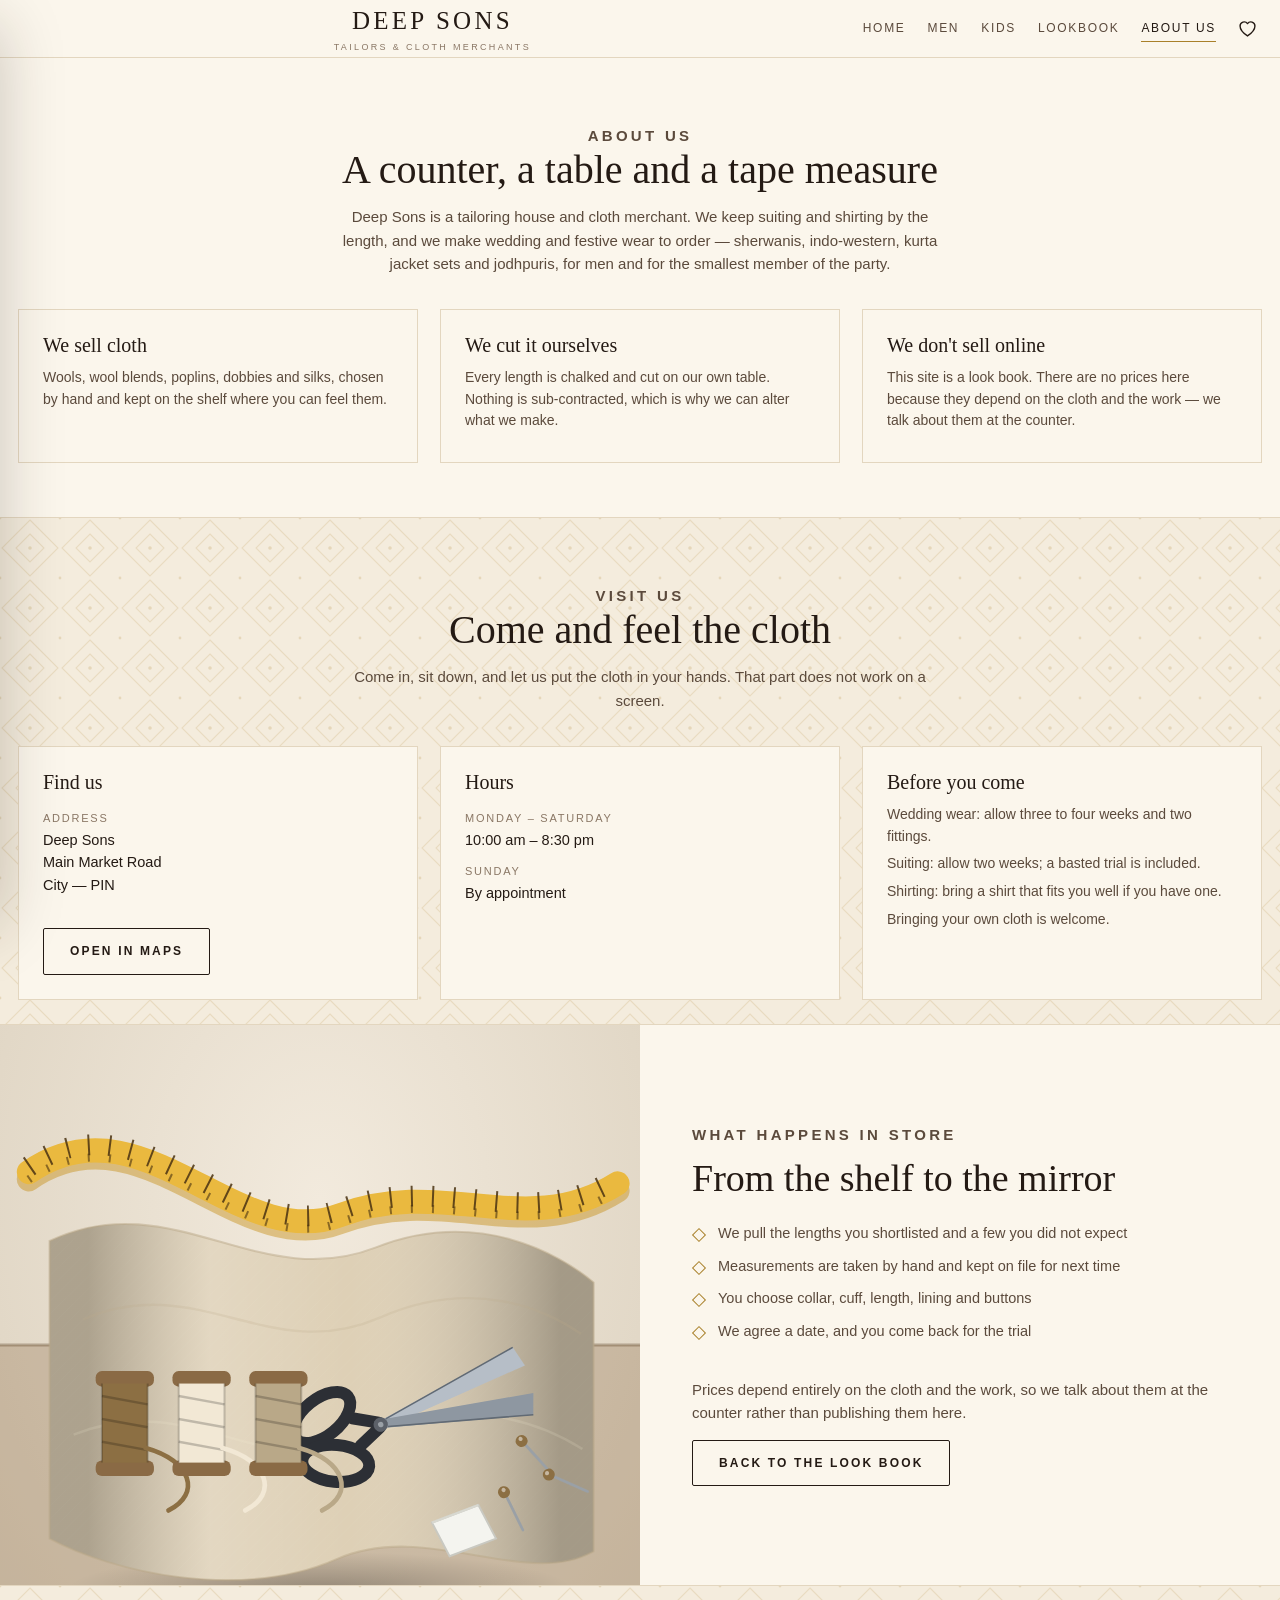
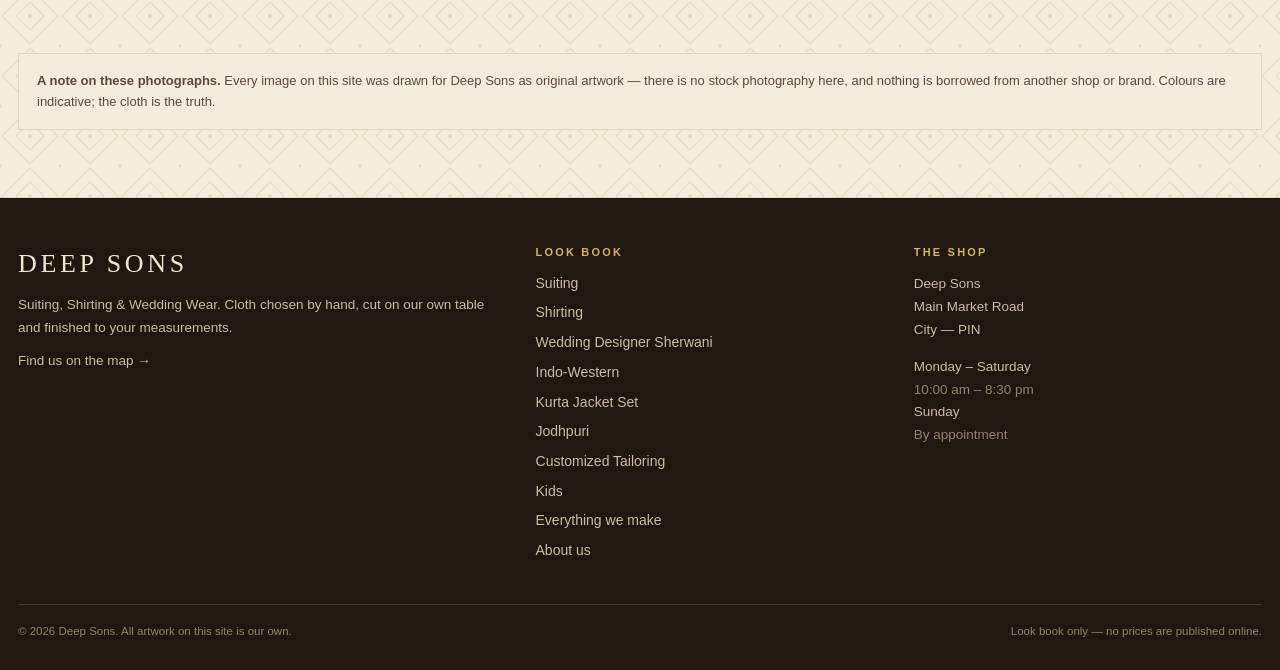
==== deep-sons/about.html @ 748eb23e "Drop the colour panels; restructure the nav around Home/Men/Kids/Lookbook/About Removes the circular" ====
<!doctype html>
<html lang="en">
<head>
<meta charset="utf-8">
<meta name="viewport" content="width=device-width, initial-scale=1">
<title>About Us — Deep Sons</title>
<meta name="description" content="Who Deep Sons are, how we work, where to find us and what to expect when you come in for suiting, shirting or wedding wear.">
<meta name="theme-color" content="#fbf6ec">
<link rel="icon" href="assets/img/favicon.svg" type="image/svg+xml">
<link rel="stylesheet" href="assets/css/style.css">
</head>
<body>

<header class="head" data-header></header>

<section class="panel">
  <div class="wrap">
    <div class="panel__head">
      <p class="kicker">About us</p>
      <h2>A counter, a table and a tape measure</h2>
      <p>Deep Sons is a tailoring house and cloth merchant. We keep suiting and
         shirting by the length, and we make wedding and festive wear to order —
         sherwanis, indo-western, kurta jacket sets and jodhpuris, for men and for
         the smallest member of the party.</p>
    </div>
    <div class="info">
      <div class="info__box">
        <h3>We sell cloth</h3>
        <p>Wools, wool blends, poplins, dobbies and silks, chosen by hand and kept
           on the shelf where you can feel them.</p>
      </div>
      <div class="info__box">
        <h3>We cut it ourselves</h3>
        <p>Every length is chalked and cut on our own table. Nothing is
           sub-contracted, which is why we can alter what we make.</p>
      </div>
      <div class="info__box">
        <h3>We don't sell online</h3>
        <p>This site is a look book. There are no prices here because they depend
           on the cloth and the work — we talk about them at the counter.</p>
      </div>
    </div>
  </div>
</section>

<section class="panel panel--tint" style="padding-bottom:24px">
  <div class="wrap">
    <div class="panel__head">
      <p class="kicker">Visit us</p>
      <h2>Come and feel the cloth</h2>
      <p>Come in, sit down, and let us put the cloth in your hands. That part does
         not work on a screen.</p>
    </div>
    <div class="info">
      <div class="info__box">
        <h3>Find us</h3>
        <dl data-address></dl>
        <a class="btn btn--ink" data-maps style="margin-top:16px" target="_blank" rel="noopener">Open in Maps</a>
      </div>
      <div class="info__box">
        <h3>Hours</h3>
        <dl data-hours></dl>
      </div>
      <div class="info__box">
        <h3>Before you come</h3>
        <ul>
          <li>Wedding wear: allow three to four weeks and two fittings.</li>
          <li>Suiting: allow two weeks; a basted trial is included.</li>
          <li>Shirting: bring a shirt that fits you well if you have one.</li>
          <li>Bringing your own cloth is welcome.</li>
        </ul>
      </div>
    </div>
  </div>
</section>

<section class="band">
  <div class="band__art">
    <img src="assets/img/tailoring-measure-and-fit.svg" alt="Measuring tape, thread and shears on the counter">
  </div>
  <div class="band__txt">
    <p class="kicker">What happens in store</p>
    <h2>From the shelf to the mirror</h2>
    <ul class="ticks">
      <li>We pull the lengths you shortlisted and a few you did not expect</li>
      <li>Measurements are taken by hand and kept on file for next time</li>
      <li>You choose collar, cuff, length, lining and buttons</li>
      <li>We agree a date, and you come back for the trial</li>
    </ul>
    <p>Prices depend entirely on the cloth and the work, so we talk about them at
       the counter rather than publishing them here.</p>
    <a class="btn btn--ink" href="collection.html?c=all">Back to the look book</a>
  </div>
</section>

<section class="panel panel--tint">
  <div class="wrap">
    <p class="note"><b>A note on these photographs.</b> Every image on this site was
      drawn for Deep Sons as original artwork — there is no stock photography here,
      and nothing is borrowed from another shop or brand. Colours are indicative;
      the cloth is the truth.</p>
  </div>
</section>

<footer class="foot" data-footer></footer>

<script src="assets/js/catalogue.js"></script>
<script src="assets/js/app.js"></script>
<script>
(function () {
  var C = window.DS_CONFIG;
  var a = document.querySelector('[data-address]');
  if (a) {
    var rows = '<dt>Address</dt><dd>' + C.address.join('<br>') + '</dd>';
    if (C.phone) rows += '<dt>Phone</dt><dd><a href="tel:' + C.phone.replace(/\s/g, '') + '">' + C.phone + '</a></dd>';
    if (C.whatsapp) rows += '<dt>WhatsApp</dt><dd><a href="https://wa.me/' + C.whatsapp + '">Message us</a></dd>';
    if (C.email) rows += '<dt>Email</dt><dd><a href="mailto:' + C.email + '">' + C.email + '</a></dd>';
    a.innerHTML = rows;
  }
  var h = document.querySelector('[data-hours]');
  if (h) h.innerHTML = C.hours.map(function (r) { return '<dt>' + r[0] + '</dt><dd>' + r[1] + '</dd>'; }).join('');
  var m = document.querySelector('[data-maps]');
  if (m) m.href = C.mapsUrl;
})();
</script>
</body>
</html>
---- deep-sons/assets/css/style.css ----
/* Deep Sons — house stylesheet.
   No external fonts, scripts or assets: everything ships with the site. */

:root {
  --paper:      #fbf6ec;
  --paper-2:    #f4ecdd;
  --paper-3:    #ece0ca;
  --ink:        #241a14;
  --ink-2:      #5b4a3c;
  --ink-3:      #8a7765;
  --line:       #e3d6bf;
  --gold:       #a9802a;
  --gold-2:     #d9b45a;
  --maroon:     #6e1f2b;
  --green:      #14483a;
  --shadow:     0 1px 2px rgba(36,26,20,.06), 0 8px 24px rgba(36,26,20,.07);
  --shadow-lg:  0 24px 60px rgba(36,26,20,.22);
  --serif:      Georgia, "Iowan Old Style", "Palatino Linotype", Palatino, "Times New Roman", serif;
  --sans:       -apple-system, BlinkMacSystemFont, "Segoe UI", Roboto, "Helvetica Neue", Arial, sans-serif;
  --head-h:     58px;
  --bar-h:      62px;
  --wrap:       1280px;
}

* { box-sizing: border-box; }

html { -webkit-text-size-adjust: 100%; }

body {
  margin: 0;
  background: var(--paper);
  color: var(--ink);
  font-family: var(--sans);
  font-size: 16px;
  line-height: 1.55;
  overflow-x: hidden;
}

body.is-locked { overflow: hidden; }

img { max-width: 100%; display: block; }
a { color: inherit; text-decoration: none; }
button { font: inherit; color: inherit; background: none; border: 0; cursor: pointer; }

.wrap { width: 100%; max-width: var(--wrap); margin: 0 auto; padding: 0 18px; }

.sr-only {
  position: absolute; width: 1px; height: 1px; padding: 0; margin: -1px;
  overflow: hidden; clip: rect(0 0 0 0); white-space: nowrap; border: 0;
}

:focus-visible { outline: 2px solid var(--gold); outline-offset: 3px; }

/* ------------------------------------------------------------- headings -- */

h1, h2, h3 { font-family: var(--serif); font-weight: 400; margin: 0; line-height: 1.15; }

.kicker {
  font-family: var(--sans);
  font-size: 11px;
  letter-spacing: .22em;
  text-transform: uppercase;
  color: var(--gold);
  margin: 0 0 10px;
  font-weight: 600;
}

.rule {
  display: flex; align-items: center; gap: 14px;
  color: var(--gold); margin: 0 0 6px;
}
.rule::before, .rule::after {
  content: ""; height: 1px; flex: 1; background: var(--line);
}
.rule span { font-size: 12px; letter-spacing: .3em; text-transform: uppercase; }

/* --------------------------------------------------------------- header -- */

.head {
  position: sticky; top: 0; z-index: 40;
  height: var(--head-h);
  background: rgba(251, 246, 236, .94);
  backdrop-filter: saturate(1.4) blur(10px);
  border-bottom: 1px solid var(--line);
}
.head__in {
  height: 100%; display: flex; align-items: center; gap: 10px;
  max-width: var(--wrap); margin: 0 auto; padding: 0 12px;
}
.icon-btn {
  width: 42px; height: 42px; display: grid; place-items: center;
  border-radius: 50%; flex: none;
}
.icon-btn:hover { background: var(--paper-3); }
.icon-btn svg { width: 21px; height: 21px; }

.brand { display: flex; align-items: center; gap: 9px; margin: 0 auto; }
.brand img { width: 34px; height: 34px; }
.brand b {
  font-family: var(--serif); font-size: 20px; font-weight: 400;
  letter-spacing: .13em; text-transform: uppercase; white-space: nowrap;
}
.brand small {
  display: none; font-size: 9px; letter-spacing: .26em;
  text-transform: uppercase; color: var(--ink-3);
}
@media (min-width: 700px) {
  .brand { flex-direction: column; gap: 1px; }
  .brand img { display: none; }
  .brand b { font-size: 25px; }
  .brand small { display: block; }
}

.head__count {
  position: absolute; transform: translate(11px, -11px);
  min-width: 16px; height: 16px; padding: 0 4px;
  border-radius: 9px; background: var(--maroon); color: #fff;
  font-size: 10px; line-height: 16px; text-align: center; font-weight: 700;
}
.head__count[hidden] { display: none; }

/* desktop inline nav */
.head__nav { display: none; gap: 22px; }
@media (min-width: 1040px) {
  .head__nav { display: flex; }
  .head__nav a {
    font-size: 12px; letter-spacing: .14em; text-transform: uppercase;
    color: var(--ink-2); padding: 4px 0; border-bottom: 1.5px solid transparent;
  }
  .head__nav a:hover, .head__nav a[aria-current="page"] {
    color: var(--ink); border-color: var(--gold);
  }
  .head__burger { display: none; }
}

/* ---------------------------------------------------------------- drawer -- */

.scrim {
  position: fixed; inset: 0; z-index: 50; background: rgba(36,26,20,.5);
  opacity: 0; pointer-events: none; transition: opacity .25s;
}
.scrim.is-on { opacity: 1; pointer-events: auto; }

.drawer {
  position: fixed; inset: 0 auto 0 0; z-index: 60;
  width: min(88vw, 380px); background: var(--paper);
  transform: translateX(-100%); transition: transform .28s cubic-bezier(.4,0,.2,1);
  display: flex; flex-direction: column; box-shadow: var(--shadow-lg);
}
.drawer.is-on { transform: none; }
.drawer__top {
  display: flex; align-items: center; justify-content: space-between;
  padding: 12px 10px 12px 20px; border-bottom: 1px solid var(--line);
}
.drawer__top span {
  font-family: var(--serif); font-size: 19px; letter-spacing: .13em;
  text-transform: uppercase;
}
.drawer__body { overflow-y: auto; padding: 8px 0 40px; flex: 1; }
.drawer h4 {
  margin: 22px 20px 8px; font-family: var(--sans); font-size: 11px;
  letter-spacing: .22em; text-transform: uppercase; color: var(--ink-3);
  font-weight: 700;
}
.drawer a {
  display: block; padding: 11px 20px; font-size: 15px; color: var(--ink-2);
  border-bottom: 1px solid rgba(227,214,191,.5);
}
.drawer a:hover { background: var(--paper-2); color: var(--ink); }
.drawer a.is-lead {
  font-family: var(--serif); font-size: 17px; color: var(--maroon);
  letter-spacing: .04em;
}
.drawer__note {
  margin: 20px; padding: 14px 16px; background: var(--paper-2);
  border: 1px solid var(--line); font-size: 12.5px; color: var(--ink-2);
  line-height: 1.6;
}

/* ------------------------------------------------------------------ hero -- */

.hero { position: relative; background: #171009; overflow: hidden; }
.hero img { width: 100%; height: 100%; object-fit: cover; position: absolute; inset: 0; opacity: .8; }
.hero::after {
  content: ""; position: absolute; inset: 0;
  background:
    radial-gradient(ellipse 66% 58% at 50% 48%, rgba(14,9,5,.88), rgba(14,9,5,.38) 68%, transparent),
    linear-gradient(rgba(14,9,5,.45), rgba(14,9,5,.15) 40%, rgba(14,9,5,.7));
}
.hero__in {
  position: relative; z-index: 1; text-align: center; color: #f6ecd8;
  padding: 74px 20px 78px; max-width: 720px; margin: 0 auto;
}
.hero h1 {
  font-size: clamp(38px, 11vw, 78px); letter-spacing: .06em;
  text-transform: uppercase; color: #f7edd9;
  text-shadow: 0 4px 30px rgba(0,0,0,.6);
}
.hero p {
  margin: 16px auto 0; max-width: 44ch; font-size: 14.5px;
  color: #e3d5ba; line-height: 1.7;
}
.hero__eyebrow {
  font-size: 11px; letter-spacing: .34em; text-transform: uppercase;
  color: var(--gold-2); margin: 0 0 14px;
}
.hero__cta { display: flex; gap: 12px; justify-content: center; flex-wrap: wrap; margin-top: 26px; }

.btn {
  display: inline-block; padding: 13px 26px; font-size: 12px;
  letter-spacing: .18em; text-transform: uppercase; font-weight: 600;
  border: 1px solid var(--gold-2); color: var(--gold-2); border-radius: 2px;
  transition: background .2s, color .2s;
}
.btn:hover { background: var(--gold-2); color: #201509; }
.btn--solid { background: var(--gold-2); color: #201509; }
.btn--solid:hover { background: #f0cd78; border-color: #f0cd78; }
.btn--ink { border-color: var(--ink); color: var(--ink); }
.btn--ink:hover { background: var(--ink); color: var(--paper); }

/* ---------------------------------------------------------------- panels -- */

.panel { padding: 54px 0; }
.panel--tint {
  background: var(--paper-2) url("../img/tile.svg") repeat;
  background-size: 60px 60px;
  border-block: 1px solid var(--line);
}
.panel__head { text-align: center; max-width: 620px; margin: 0 auto 34px; }
.panel__head h2 { font-size: clamp(26px, 6vw, 40px); }
.panel__head p { color: var(--ink-2); font-size: 15px; margin: 12px 0 0; }

/* ------------------------------------------------------------ section grid */

.sections { display: grid; gap: 16px; grid-template-columns: 1fr; }
@media (min-width: 620px) { .sections { grid-template-columns: 1fr 1fr; } }
@media (min-width: 1000px) { .sections { grid-template-columns: repeat(3, 1fr); } }

.sect {
  position: relative; display: block; overflow: hidden;
  background: var(--paper-3); border: 1px solid var(--line);
}
.sect img { width: 100%; height: auto; aspect-ratio: 3/4; object-fit: cover; object-position: 50% 30%; transition: transform .5s; }
.sect:hover img { transform: scale(1.05); }
.sect__cap {
  position: absolute; inset: auto 0 0 0; padding: 46px 18px 16px; color: #fff;
  background: linear-gradient(transparent, rgba(28,19,12,.86));
}
.sect__cap b { font-family: var(--serif); font-size: 21px; font-weight: 400; display: block; }
.sect__cap em { font-style: normal; font-size: 11px; letter-spacing: .2em; text-transform: uppercase; color: var(--gold-2); }
.sect__cap p { margin: 6px 0 0; font-size: 12.5px; color: #e0d4c0; line-height: 1.5; }

/* ---------------------------------------------------------- product grid -- */

.grid { display: grid; gap: 2px 2px; grid-template-columns: 1fr 1fr; }
.grid.is-one { grid-template-columns: 1fr; }
@media (min-width: 760px) { .grid { grid-template-columns: repeat(3, 1fr); gap: 4px; } .grid.is-one { grid-template-columns: repeat(2, 1fr); } }
@media (min-width: 1080px) { .grid { grid-template-columns: repeat(4, 1fr); } .grid.is-one { grid-template-columns: repeat(2, 1fr); } }

.card { position: relative; background: var(--paper); padding-bottom: 18px; }
.card__shot { position: relative; display: block; background: var(--paper-3); }
.card__shot img { width: 100%; height: auto; aspect-ratio: 800/1100; object-fit: cover; }
.card.is-wide .card__shot img { aspect-ratio: 4/3; height: auto; object-position: 50% 55%; }

.heart {
  position: absolute; top: 8px; right: 8px; width: 38px; height: 38px;
  display: grid; place-items: center; border-radius: 50%;
}
.heart svg { width: 22px; height: 22px; fill: none; stroke: #2c2019; stroke-width: 1.7; filter: drop-shadow(0 1px 2px rgba(255,255,255,.7)); }
.heart.is-on svg { fill: var(--maroon); stroke: var(--maroon); }
.heart:hover { background: rgba(255,255,255,.6); }

.card__body { padding: 12px 12px 0; }
.card__body h3 { font-family: var(--sans); font-size: 13.5px; font-weight: 500; line-height: 1.35; color: var(--ink-2); }
.card__meta { margin: 6px 0 0; font-size: 11.5px; color: var(--ink-3); }
.dots { display: flex; gap: 6px; margin-top: 10px; }
.dots i {
  width: 19px; height: 19px; border-radius: 50%;
  border: 1px solid rgba(36,26,20,.16);
  box-shadow: inset 0 -3px 6px rgba(0,0,0,.16);
}
.dots u { font-size: 10.5px; color: var(--ink-3); text-decoration: none; align-self: center; }

.count { padding: 14px 18px 6px; font-size: 12px; letter-spacing: .1em; text-transform: uppercase; color: var(--ink-3); max-width: var(--wrap); margin: 0 auto; }

.empty { padding: 70px 24px; text-align: center; color: var(--ink-2); }
.empty h3 { font-size: 22px; margin-bottom: 8px; }

/* ------------------------------------------------------------- chip rows -- */

.chips { display: flex; gap: 8px; overflow-x: auto; padding: 14px 18px; scrollbar-width: none; max-width: var(--wrap); margin: 0 auto; }
.chips::-webkit-scrollbar { display: none; }
@media (min-width: 900px) { .chips { flex-wrap: wrap; overflow: visible; justify-content: center; } }
.chip {
  flex: none; padding: 8px 15px; border: 1px solid var(--line);
  border-radius: 999px; font-size: 12.5px; color: var(--ink-2);
  background: var(--paper); white-space: nowrap;
}
.chip.is-on { background: var(--ink); color: var(--paper); border-color: var(--ink); }

/* ------------------------------------------------------------ bottom bar -- */

.bar {
  position: fixed; left: 0; right: 0; bottom: 0; z-index: 30;
  height: var(--bar-h); display: flex; align-items: stretch;
  background: var(--paper); border-top: 1px solid var(--line);
  box-shadow: 0 -6px 24px rgba(36,26,20,.10);
}
.bar > * { flex: 1; display: flex; align-items: center; justify-content: center; gap: 10px; }
.bar__sep { flex: none; width: 1px; background: var(--line); margin: 12px 0; }
.bar b { display: block; font-size: 13px; font-weight: 600; }
.bar small { display: block; font-size: 11px; color: var(--ink-3); }
.bar svg { width: 17px; height: 17px; stroke: var(--ink-2); fill: none; stroke-width: 1.6; }
.bar__views { flex: none; width: 96px; gap: 4px; }
.bar__view { width: 40px; height: 40px; display: grid; place-items: center; border: 1px solid transparent; border-radius: 3px; }
.bar__view.is-on { border-color: var(--ink); }
.bar__dot { position: absolute; transform: translate(26px,-12px); width: 7px; height: 7px; border-radius: 50%; background: var(--maroon); }
.bar__dot[hidden] { display: none; }
.has-bar { padding-bottom: calc(var(--bar-h) + env(safe-area-inset-bottom)); }
@media (min-width: 1040px) { .bar { position: sticky; bottom: 0; } }

/* ----------------------------------------------------------- bottom sheet -- */

.sheet {
  position: fixed; left: 0; right: 0; bottom: 0; z-index: 60;
  max-height: 82vh; background: var(--paper); border-radius: 16px 16px 0 0;
  transform: translateY(102%); transition: transform .3s cubic-bezier(.4,0,.2,1);
  display: flex; flex-direction: column; box-shadow: var(--shadow-lg);
}
.sheet.is-on { transform: none; }
@media (min-width: 760px) { .sheet { max-width: 520px; margin: 0 auto; } }
.sheet__top {
  display: flex; align-items: center; justify-content: space-between;
  padding: 16px 12px 14px 20px; border-bottom: 1px solid var(--line);
}
.sheet__top b { font-family: var(--serif); font-size: 19px; font-weight: 400; }
.sheet__body { overflow-y: auto; padding: 4px 20px 20px; }
.sheet__body h5 {
  margin: 20px 0 12px; font-size: 11px; letter-spacing: .2em;
  text-transform: uppercase; color: var(--ink-3); font-weight: 700;
}
.sheet__opts { display: flex; flex-wrap: wrap; gap: 8px; }
.sheet__foot { display: flex; gap: 10px; padding: 14px 20px calc(18px + env(safe-area-inset-bottom)); border-top: 1px solid var(--line); }
.sheet__foot .btn { flex: 1; text-align: center; }
.radio { display: flex; align-items: center; gap: 12px; padding: 12px 0; border-bottom: 1px solid rgba(227,214,191,.6); font-size: 14.5px; width: 100%; text-align: left; }
.radio i { width: 17px; height: 17px; border-radius: 50%; border: 1.5px solid var(--ink-3); flex: none; }
.radio.is-on i { border-color: var(--maroon); border-width: 5px; }

/* -------------------------------------------------------------- lightbox -- */

.lb {
  position: fixed; inset: 0; z-index: 70; background: #1a120c;
  display: none; grid-template-rows: auto 1fr auto;
}
.lb.is-on { display: grid; }
.lb__top { display: flex; justify-content: space-between; align-items: center; padding: 10px 8px; color: #efe3cd; }
.lb__top span { font-size: 12px; letter-spacing: .16em; text-transform: uppercase; color: #b9a488; }
.lb__top .icon-btn svg { stroke: #efe3cd; }
.lb__top .icon-btn:hover { background: rgba(255,255,255,.1); }
.lb__stage { position: relative; display: grid; place-items: center; overflow: hidden; padding: 0 8px; }
.lb__stage img { max-height: 100%; max-width: 100%; width: auto; object-fit: contain; }
.lb__nav {
  position: absolute; top: 50%; transform: translateY(-50%);
  width: 46px; height: 46px; border-radius: 50%; background: rgba(255,255,255,.12);
  display: grid; place-items: center;
}
.lb__nav svg { width: 22px; height: 22px; stroke: #fff; fill: none; stroke-width: 2; }
.lb__nav:hover { background: rgba(255,255,255,.24); }
.lb__nav--prev { left: 10px; }
.lb__nav--next { right: 10px; }
.lb__info { padding: 18px 20px calc(22px + env(safe-area-inset-bottom)); color: #e7dbc4; text-align: center; max-width: 640px; margin: 0 auto; }
.lb__info h3 { font-size: 24px; color: #fbf3e2; }
.lb__info p { margin: 8px 0 0; font-size: 13.5px; color: #b9a488; line-height: 1.6; }
.lb__info .dots { justify-content: center; }
.lb__info .dots i { border-color: rgba(255,255,255,.28); }
.lb__tags { display: flex; gap: 8px; justify-content: center; flex-wrap: wrap; margin-top: 14px; }
.lb__tags span { font-size: 10.5px; letter-spacing: .16em; text-transform: uppercase; color: #cbb68f; border: 1px solid rgba(203,182,143,.4); padding: 4px 10px; border-radius: 999px; }
.lb__note { margin-top: 16px; font-size: 12px; color: #9d8a70; }

/* ----------------------------------------------------------------- misc -- */

.band { display: grid; gap: 0; align-items: center; }
@media (min-width: 900px) { .band { grid-template-columns: 1fr 1fr; } .band.is-flip .band__art { order: 2; } }
.band__art { background: var(--paper-3); }
.band__art img { width: 100%; height: 100%; max-height: 560px; object-fit: cover; }
.band__txt { padding: 44px 22px; }
@media (min-width: 900px) { .band__txt { padding: 56px 52px; } }
.band__txt h2 { font-size: clamp(26px, 5vw, 38px); }
.band__txt p { color: var(--ink-2); font-size: 15px; }
.ticks { list-style: none; margin: 22px 0 26px; padding: 0; }
.ticks li { position: relative; padding: 0 0 10px 26px; font-size: 14.5px; color: var(--ink-2); }
.ticks li::before { content: ""; position: absolute; left: 2px; top: 8px; width: 8px; height: 8px; border: 1px solid var(--gold); transform: rotate(45deg); }

.strip { display: flex; gap: 2px; overflow-x: auto; scroll-snap-type: x mandatory; scrollbar-width: none; padding: 0 0 6px; }
.strip::-webkit-scrollbar { display: none; }
.strip .card { flex: none; width: 62vw; max-width: 240px; scroll-snap-align: start; }

.info { display: grid; gap: 22px; }
@media (min-width: 760px) { .info { grid-template-columns: repeat(3, 1fr); } }
.info__box { background: var(--paper); border: 1px solid var(--line); padding: 24px; }
.info__box h3 { font-size: 20px; margin-bottom: 10px; }
.info__box p, .info__box li { font-size: 14px; color: var(--ink-2); margin: 0 0 6px; }
.info__box ul { list-style: none; padding: 0; margin: 0; }
.info__box dt { font-size: 11px; letter-spacing: .16em; text-transform: uppercase; color: var(--ink-3); margin-top: 12px; }
.info__box dd { margin: 2px 0 0; font-size: 14.5px; }

.note {
  background: var(--paper-2); border: 1px solid var(--line);
  padding: 16px 18px; font-size: 13px; color: var(--ink-2); line-height: 1.65;
}

.foot { background: #201710; color: #cbbca4; padding: 46px 0 30px; margin-top: 0; }
.foot a { color: #cbbca4; }
.foot a:hover { color: var(--gold-2); }
.foot__grid { display: grid; gap: 30px; }
@media (min-width: 760px) { .foot__grid { grid-template-columns: 1.4fr 1fr 1fr; } }
.foot h5 { margin: 0 0 12px; font-size: 11px; letter-spacing: .2em; text-transform: uppercase; color: var(--gold-2); font-weight: 700; }
.foot ul { list-style: none; padding: 0; margin: 0; }
.foot li { margin-bottom: 8px; font-size: 14px; }
.foot p { font-size: 13.5px; line-height: 1.7; margin: 0 0 10px; }
.foot__brand { font-family: var(--serif); font-size: 26px; letter-spacing: .14em; text-transform: uppercase; color: #f2e6d0; margin-bottom: 10px; }
.foot__base { margin-top: 34px; padding-top: 18px; border-top: 1px solid rgba(203,188,164,.2); font-size: 11.5px; color: #94836c; display: flex; flex-wrap: wrap; gap: 8px 20px; justify-content: space-between; }

@media (prefers-reduced-motion: reduce) {
  * { transition: none !important; animation: none !important; }
}
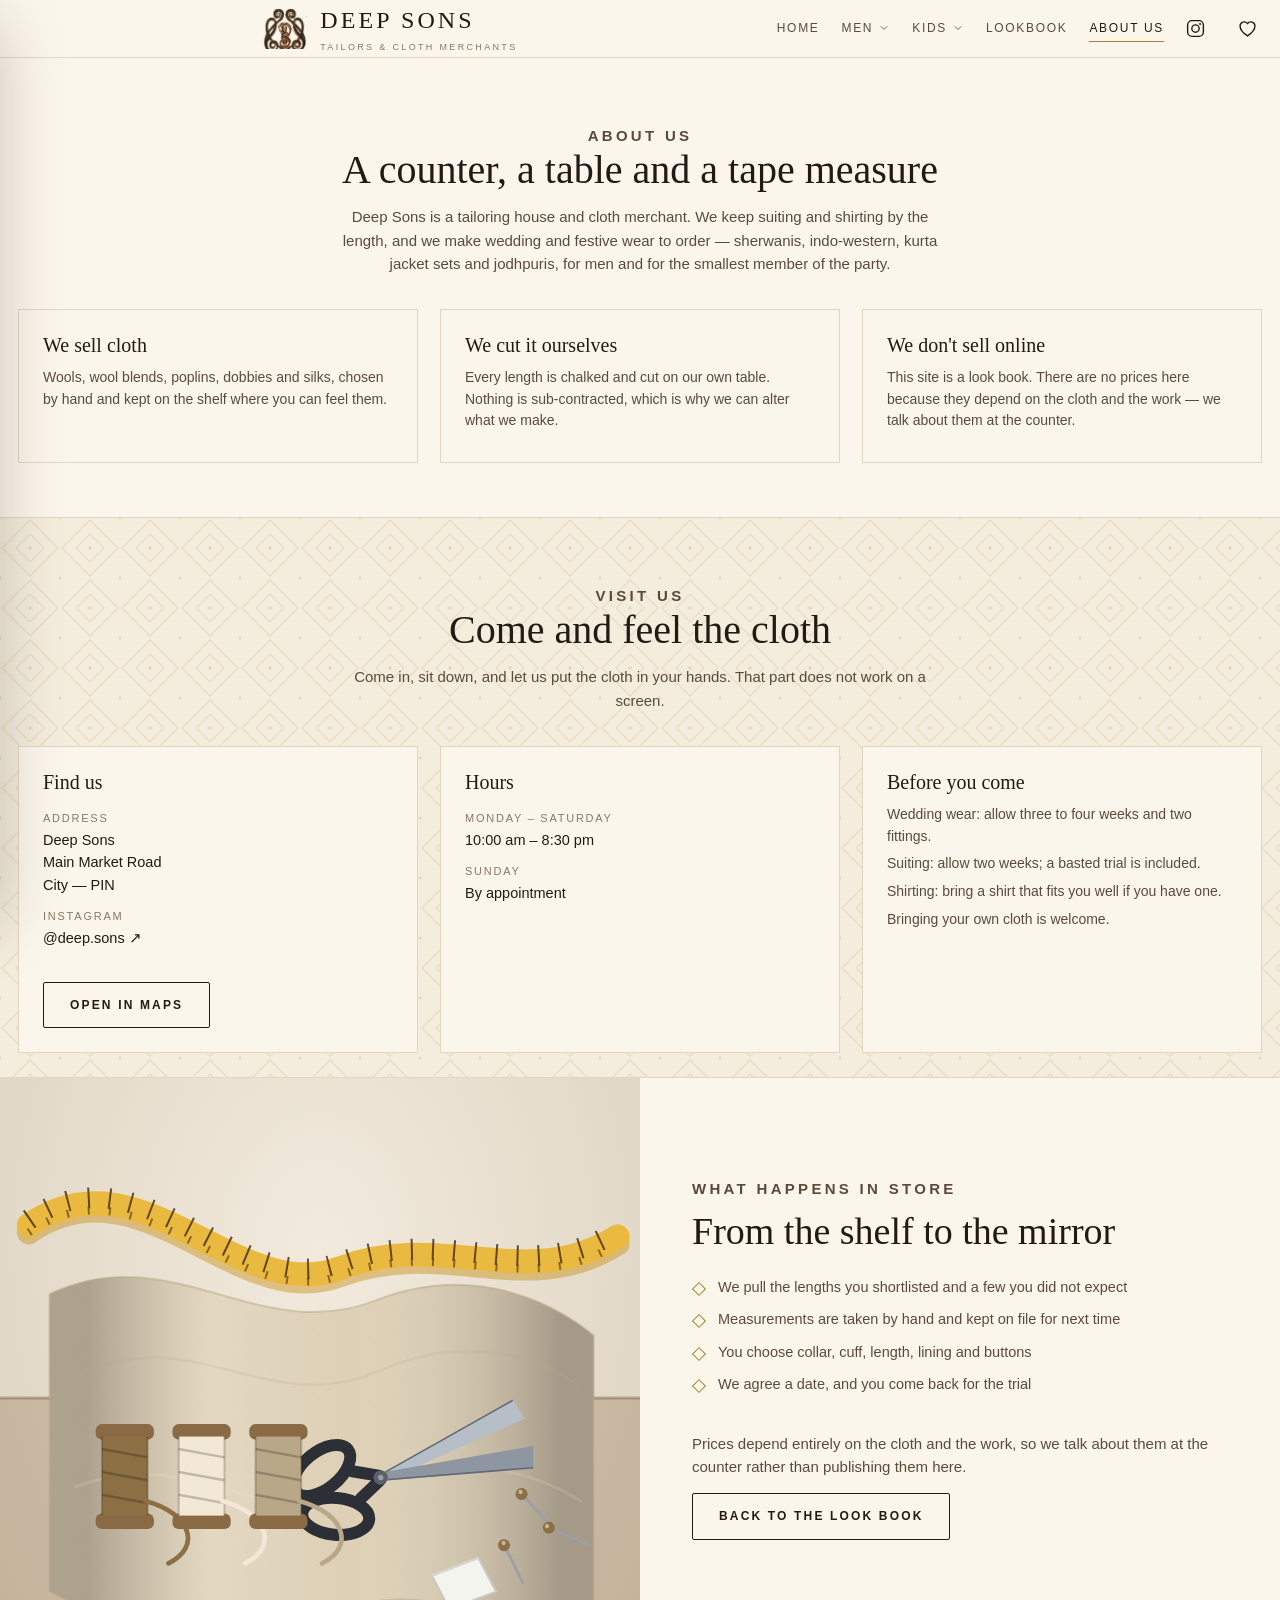
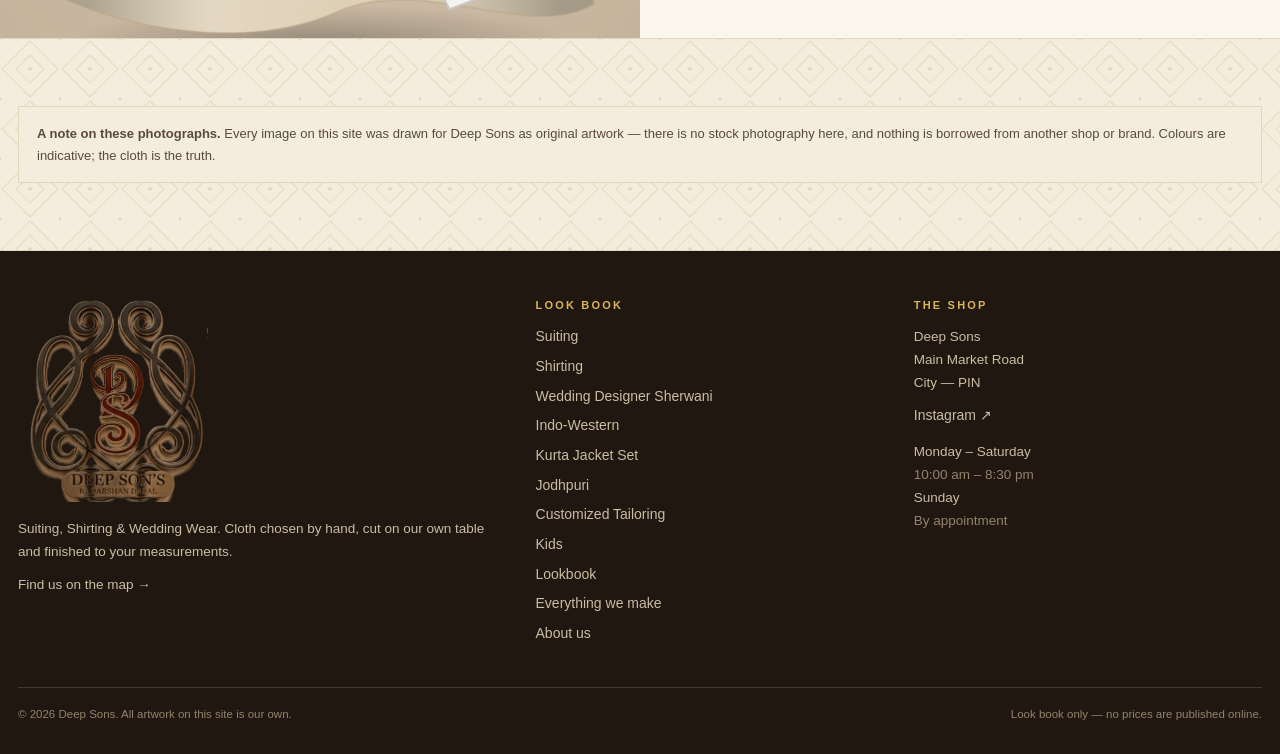
==== commit be70d449: "Use the Deep Son's monogram, add Instagram, make Lookbook pictures only Logo: tools/prep_logo.py lif" ====
--- a/deep-sons/about.html
+++ b/deep-sons/about.html
@@ -115,6 +115,8 @@
     if (C.phone) rows += '<dt>Phone</dt><dd><a href="tel:' + C.phone.replace(/\s/g, '') + '">' + C.phone + '</a></dd>';
     if (C.whatsapp) rows += '<dt>WhatsApp</dt><dd><a href="https://wa.me/' + C.whatsapp + '">Message us</a></dd>';
     if (C.email) rows += '<dt>Email</dt><dd><a href="mailto:' + C.email + '">' + C.email + '</a></dd>';
+    if (C.instagram) rows += '<dt>Instagram</dt><dd><a href="' + C.instagram +
+      '" target="_blank" rel="noopener">@deep.sons \u2197</a></dd>';
     a.innerHTML = rows;
   }
   var h = document.querySelector('[data-hours]');
--- a/deep-sons/assets/css/style.css
+++ b/deep-sons/assets/css/style.css
@@ -95,7 +95,8 @@
 .icon-btn svg { width: 21px; height: 21px; }
 
 .brand { display: flex; align-items: center; gap: 9px; margin: 0 auto; }
-.brand img { width: 34px; height: 34px; }
+.brand img { width: 39px; height: auto; }
+.brand__txt { display: flex; flex-direction: column; align-items: flex-start; gap: 1px; }
 .brand b {
   font-family: var(--serif); font-size: 20px; font-weight: 400;
   letter-spacing: .13em; text-transform: uppercase; white-space: nowrap;
@@ -105,9 +106,9 @@
   text-transform: uppercase; color: var(--ink-3);
 }
 @media (min-width: 700px) {
-  .brand { flex-direction: column; gap: 1px; }
-  .brand img { display: none; }
-  .brand b { font-size: 25px; }
+  .brand { gap: 13px; }
+  .brand img { width: 46px; }
+  .brand b { font-size: 24px; }
   .brand small { display: block; }
 }
 
@@ -123,11 +124,13 @@
 .head__nav { display: none; gap: 22px; }
 @media (min-width: 1040px) {
   .head__nav { display: flex; }
-  .head__nav a {
+  .head__nav > a, .head__nav > .navitem > a {
+    display: flex; align-items: center; gap: 5px;
     font-size: 12px; letter-spacing: .14em; text-transform: uppercase;
     color: var(--ink-2); padding: 4px 0; border-bottom: 1.5px solid transparent;
   }
-  .head__nav a:hover, .head__nav a[aria-current="page"] {
+  .head__nav > a:hover, .head__nav > .navitem > a:hover,
+  .head__nav [data-nav][aria-current="page"] {
     color: var(--ink); border-color: var(--gold);
   }
   .head__burger { display: none; }
@@ -418,9 +421,100 @@
 .foot ul { list-style: none; padding: 0; margin: 0; }
 .foot li { margin-bottom: 8px; font-size: 14px; }
 .foot p { font-size: 13.5px; line-height: 1.7; margin: 0 0 10px; }
-.foot__brand { font-family: var(--serif); font-size: 26px; letter-spacing: .14em; text-transform: uppercase; color: #f2e6d0; margin-bottom: 10px; }
+.foot__logo { width: 190px; height: auto; margin: 0 0 16px; }
 .foot__base { margin-top: 34px; padding-top: 18px; border-top: 1px solid rgba(203,188,164,.2); font-size: 11.5px; color: #94836c; display: flex; flex-wrap: wrap; gap: 8px 20px; justify-content: space-between; }
 
 @media (prefers-reduced-motion: reduce) {
   * { transition: none !important; animation: none !important; }
 }
+
+/* --------------------------------------------------- nav mega dropdown -- */
+/* Desktop only: below 1040px .head__nav is hidden and the drawer takes over. */
+
+.navitem { position: relative; display: flex; align-items: center; }
+.chev { width: 12px; height: 12px; transition: transform .2s; }
+.navitem:hover .chev,
+.navitem:focus-within .chev { transform: rotate(180deg); }
+.navitem.is-shut .chev { transform: none; }
+
+/* a panel under its own nav item, sized to its contents; positionMenus()
+   nudges it left when it would run past the right edge of the window */
+.mega {
+  position: absolute; top: calc(100% + 9px); left: 0;
+  width: min(620px, calc(100vw - 28px));
+  background: var(--paper);
+  border: 1px solid var(--line);
+  box-shadow: 0 26px 54px rgba(36, 26, 20, .20);
+  opacity: 0; visibility: hidden; transform: translateY(-8px);
+  transition: opacity .18s ease, transform .18s ease, visibility .18s;
+}
+
+.navitem:hover > .mega,
+.navitem:focus-within > .mega { opacity: 1; visibility: visible; transform: none; }
+.navitem.is-shut > .mega { opacity: 0; visibility: hidden; transform: translateY(-8px); }
+
+.mega__in {
+  padding: 20px 28px 22px;
+}
+
+.mega__grid {
+  display: grid; grid-template-columns: repeat(2, minmax(0, 1fr));
+  column-gap: 34px;
+}
+
+.mega__link {
+  display: flex; align-items: center; gap: 15px;
+  padding: 11px 2px;
+  border-bottom: 1px solid var(--line);
+  color: var(--ink);
+}
+.mega__link:hover { color: var(--maroon); }
+.mega__link i {
+  width: 46px; height: 46px; flex: none; border-radius: 50%;
+  background-color: var(--paper-3);
+  background-position: 50% 16%; background-size: 190%; background-repeat: no-repeat;
+  border: 1px solid var(--line);
+}
+.mega__link:hover i { border-color: var(--gold); }
+.mega__link span {
+  font-family: var(--sans); font-size: 14px; font-weight: 600;
+  letter-spacing: .01em; text-transform: none; line-height: 1.3;
+}
+
+.mega__all {
+  display: inline-block; margin-top: 18px;
+  font-size: 11px; letter-spacing: .18em; text-transform: uppercase;
+  font-weight: 600; color: var(--gold);
+  border-bottom: 1px solid currentColor; padding-bottom: 3px;
+}
+.mega__all:hover { color: var(--maroon); }
+
+/* ------------------------------------------------------------- lookbook -- */
+
+.bookhead { padding: 46px 0 30px; text-align: center; }
+.bookhead h1 { font-size: clamp(30px, 7vw, 46px); }
+.bookhead p { max-width: 46ch; margin: 12px auto 0; color: var(--ink-2); font-size: 15px; }
+
+.lookbook {
+  display: grid; gap: 4px;
+  grid-template-columns: repeat(2, 1fr);
+  padding: 0 4px;
+}
+@media (min-width: 700px) { .lookbook { grid-template-columns: repeat(3, 1fr); gap: 6px; padding: 0 6px; } }
+@media (min-width: 1100px) { .lookbook { grid-template-columns: repeat(4, 1fr); } }
+
+.lookbook .shot {
+  display: block; overflow: hidden; background: var(--paper-3);
+  position: relative;
+}
+.lookbook .shot img {
+  width: 100%; height: auto; display: block;
+  aspect-ratio: 800/1100; object-fit: cover;
+  transition: transform .5s ease;
+}
+.lookbook .shot:hover img { transform: scale(1.04); }
+.lookbook .shot::after {
+  content: ""; position: absolute; inset: 0;
+  background: rgba(36, 26, 20, .16); opacity: 0; transition: opacity .3s;
+}
+.lookbook .shot:hover::after { opacity: 1; }
